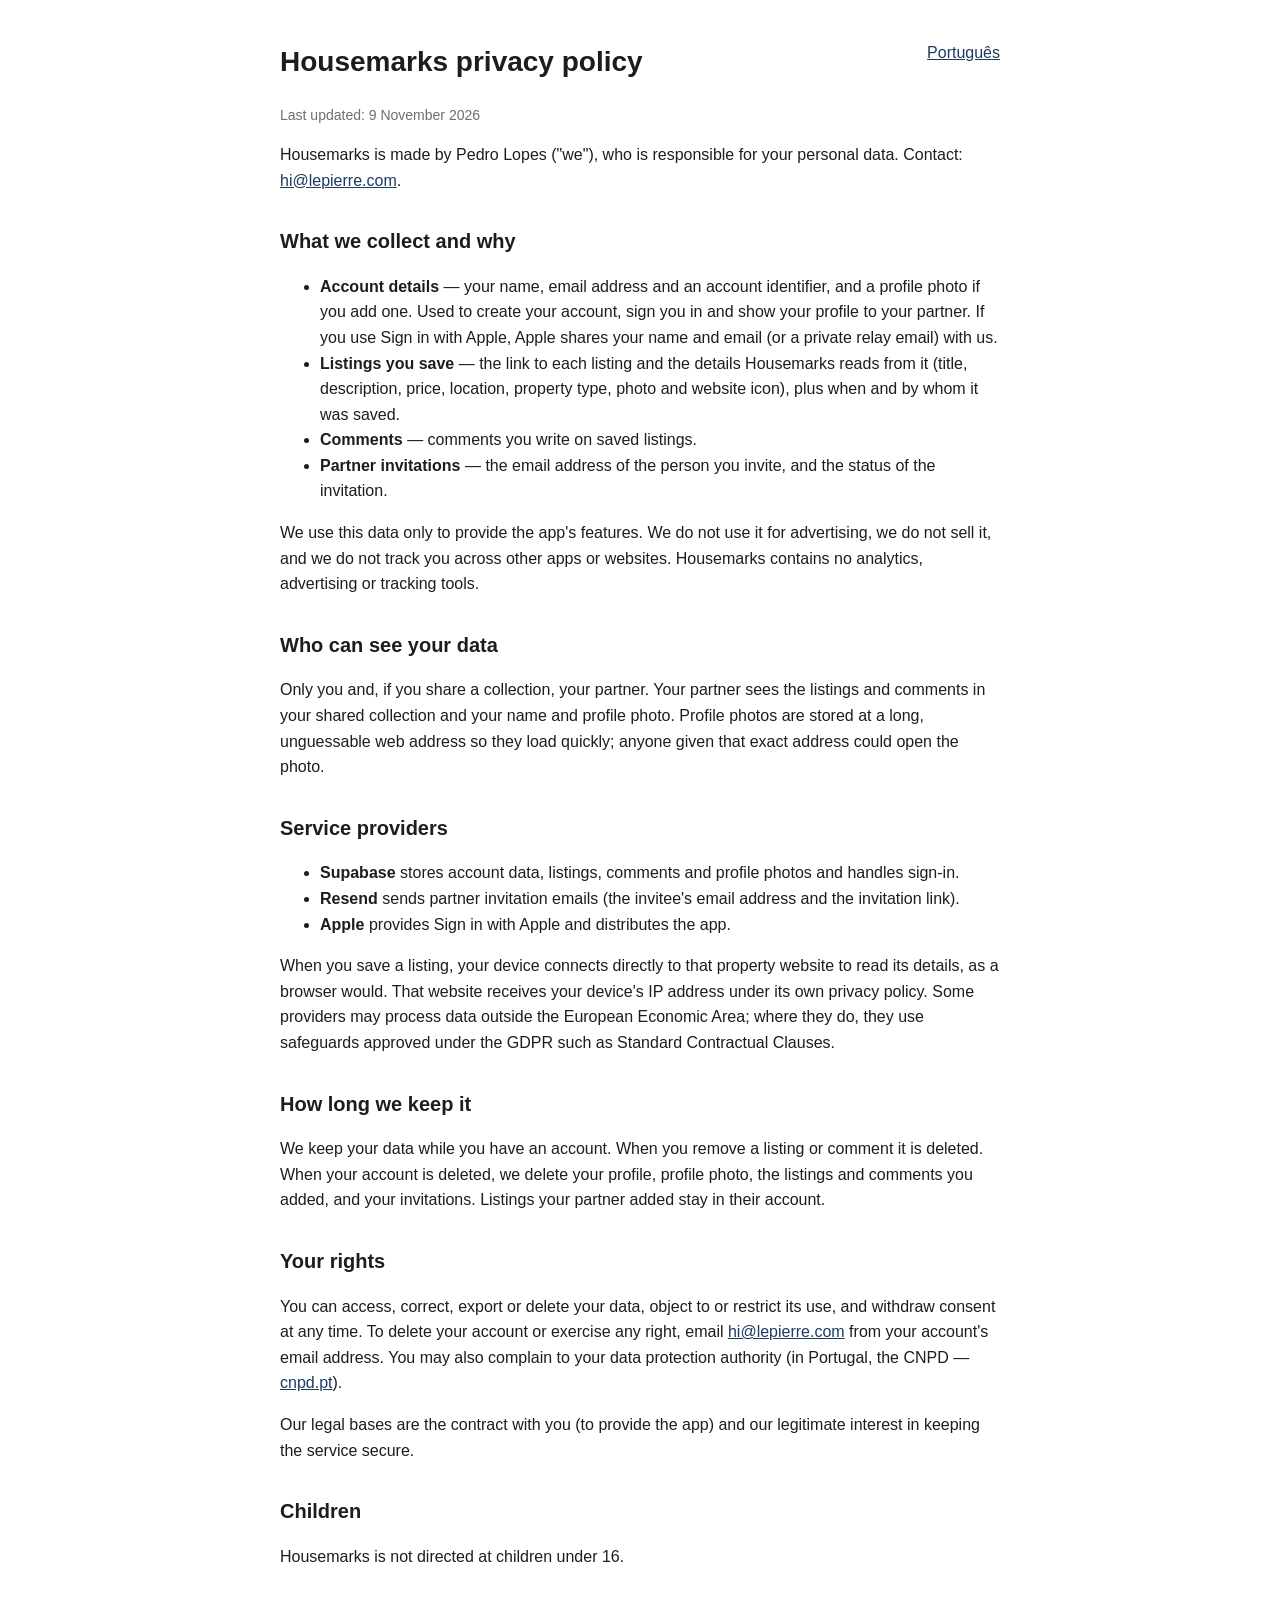
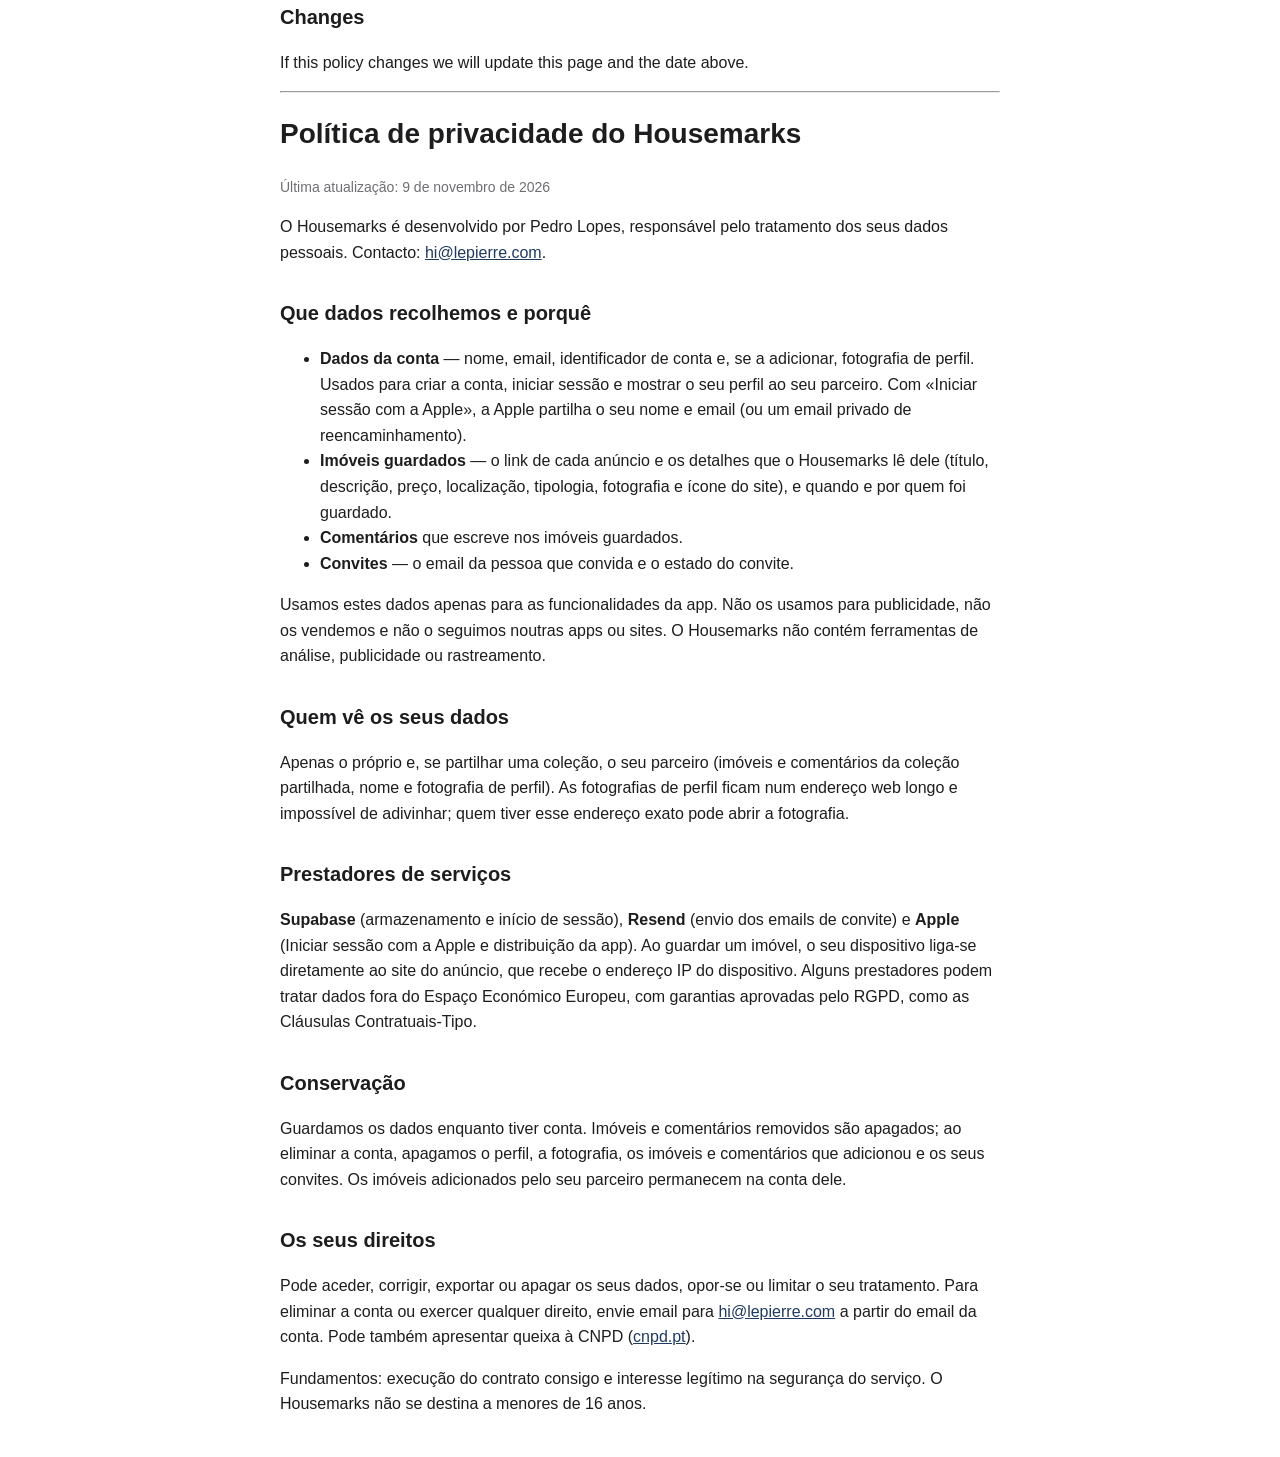
==== housemarks/privacy/index.html @ 8f2e9b0d "Housemarks privacy policy and support pages Co-authored-by: Copilot <223556219+Copilot@users.noreply" ====
<!doctype html><html lang="en"><meta charset="utf-8"><meta name="viewport" content="width=device-width,initial-scale=1">
<title>Housemarks — Privacy policy</title><link rel="stylesheet" href="/style.css">
<a class="lang" href="#pt">Português</a>
<h1>Housemarks privacy policy</h1>
<p class="muted">Last updated: 9 November 2026</p>

<p>Housemarks is made by Pedro Lopes ("we"), who is responsible for your personal data. Contact: <a href="mailto:hi@lepierre.com">hi@lepierre.com</a>.</p>

<h2>What we collect and why</h2>
<ul>
<li><strong>Account details</strong> — your name, email address and an account identifier, and a profile photo if you add one. Used to create your account, sign you in and show your profile to your partner. If you use Sign in with Apple, Apple shares your name and email (or a private relay email) with us.</li>
<li><strong>Listings you save</strong> — the link to each listing and the details Housemarks reads from it (title, description, price, location, property type, photo and website icon), plus when and by whom it was saved.</li>
<li><strong>Comments</strong> — comments you write on saved listings.</li>
<li><strong>Partner invitations</strong> — the email address of the person you invite, and the status of the invitation.</li>
</ul>
<p>We use this data only to provide the app's features. We do not use it for advertising, we do not sell it, and we do not track you across other apps or websites. Housemarks contains no analytics, advertising or tracking tools.</p>

<h2>Who can see your data</h2>
<p>Only you and, if you share a collection, your partner. Your partner sees the listings and comments in your shared collection and your name and profile photo. Profile photos are stored at a long, unguessable web address so they load quickly; anyone given that exact address could open the photo.</p>

<h2>Service providers</h2>
<ul>
<li><strong>Supabase</strong> stores account data, listings, comments and profile photos and handles sign-in.</li>
<li><strong>Resend</strong> sends partner invitation emails (the invitee's email address and the invitation link).</li>
<li><strong>Apple</strong> provides Sign in with Apple and distributes the app.</li>
</ul>
<p>When you save a listing, your device connects directly to that property website to read its details, as a browser would. That website receives your device's IP address under its own privacy policy. Some providers may process data outside the European Economic Area; where they do, they use safeguards approved under the GDPR such as Standard Contractual Clauses.</p>

<h2>How long we keep it</h2>
<p>We keep your data while you have an account. When you remove a listing or comment it is deleted. When your account is deleted, we delete your profile, profile photo, the listings and comments you added, and your invitations. Listings your partner added stay in their account.</p>

<h2>Your rights</h2>
<p>You can access, correct, export or delete your data, object to or restrict its use, and withdraw consent at any time. To delete your account or exercise any right, email <a href="mailto:hi@lepierre.com">hi@lepierre.com</a> from your account's email address. You may also complain to your data protection authority (in Portugal, the CNPD — <a href="https://www.cnpd.pt">cnpd.pt</a>).</p>
<p>Our legal bases are the contract with you (to provide the app) and our legitimate interest in keeping the service secure.</p>

<h2>Children</h2>
<p>Housemarks is not directed at children under 16.</p>

<h2>Changes</h2>
<p>If this policy changes we will update this page and the date above.</p>

<hr id="pt">
<div lang="pt-PT">
<h1>Política de privacidade do Housemarks</h1>
<p class="muted">Última atualização: 9 de novembro de 2026</p>
<p>O Housemarks é desenvolvido por Pedro Lopes, responsável pelo tratamento dos seus dados pessoais. Contacto: <a href="mailto:hi@lepierre.com">hi@lepierre.com</a>.</p>
<h2>Que dados recolhemos e porquê</h2>
<ul>
<li><strong>Dados da conta</strong> — nome, email, identificador de conta e, se a adicionar, fotografia de perfil. Usados para criar a conta, iniciar sessão e mostrar o seu perfil ao seu parceiro. Com «Iniciar sessão com a Apple», a Apple partilha o seu nome e email (ou um email privado de reencaminhamento).</li>
<li><strong>Imóveis guardados</strong> — o link de cada anúncio e os detalhes que o Housemarks lê dele (título, descrição, preço, localização, tipologia, fotografia e ícone do site), e quando e por quem foi guardado.</li>
<li><strong>Comentários</strong> que escreve nos imóveis guardados.</li>
<li><strong>Convites</strong> — o email da pessoa que convida e o estado do convite.</li>
</ul>
<p>Usamos estes dados apenas para as funcionalidades da app. Não os usamos para publicidade, não os vendemos e não o seguimos noutras apps ou sites. O Housemarks não contém ferramentas de análise, publicidade ou rastreamento.</p>
<h2>Quem vê os seus dados</h2>
<p>Apenas o próprio e, se partilhar uma coleção, o seu parceiro (imóveis e comentários da coleção partilhada, nome e fotografia de perfil). As fotografias de perfil ficam num endereço web longo e impossível de adivinhar; quem tiver esse endereço exato pode abrir a fotografia.</p>
<h2>Prestadores de serviços</h2>
<p><strong>Supabase</strong> (armazenamento e início de sessão), <strong>Resend</strong> (envio dos emails de convite) e <strong>Apple</strong> (Iniciar sessão com a Apple e distribuição da app). Ao guardar um imóvel, o seu dispositivo liga-se diretamente ao site do anúncio, que recebe o endereço IP do dispositivo. Alguns prestadores podem tratar dados fora do Espaço Económico Europeu, com garantias aprovadas pelo RGPD, como as Cláusulas Contratuais-Tipo.</p>
<h2>Conservação</h2>
<p>Guardamos os dados enquanto tiver conta. Imóveis e comentários removidos são apagados; ao eliminar a conta, apagamos o perfil, a fotografia, os imóveis e comentários que adicionou e os seus convites. Os imóveis adicionados pelo seu parceiro permanecem na conta dele.</p>
<h2>Os seus direitos</h2>
<p>Pode aceder, corrigir, exportar ou apagar os seus dados, opor-se ou limitar o seu tratamento. Para eliminar a conta ou exercer qualquer direito, envie email para <a href="mailto:hi@lepierre.com">hi@lepierre.com</a> a partir do email da conta. Pode também apresentar queixa à CNPD (<a href="https://www.cnpd.pt">cnpd.pt</a>).</p>
<p>Fundamentos: execução do contrato consigo e interesse legítimo na segurança do serviço. O Housemarks não se destina a menores de 16 anos.</p>
</div>
</html>
---- style.css ----
body{font:16px/1.6 -apple-system,BlinkMacSystemFont,"Segoe UI",sans-serif;max-width:720px;margin:40px auto;padding:0 20px;color:#1d1d1f}
h1{font-size:28px}h2{font-size:20px;margin-top:32px}a{color:#1F3A5F}
.lang{float:right}.muted{color:#6e6e73;font-size:14px}
@media (prefers-color-scheme:dark){body{background:#000;color:#f5f5f7}a{color:#8ab4f8}}
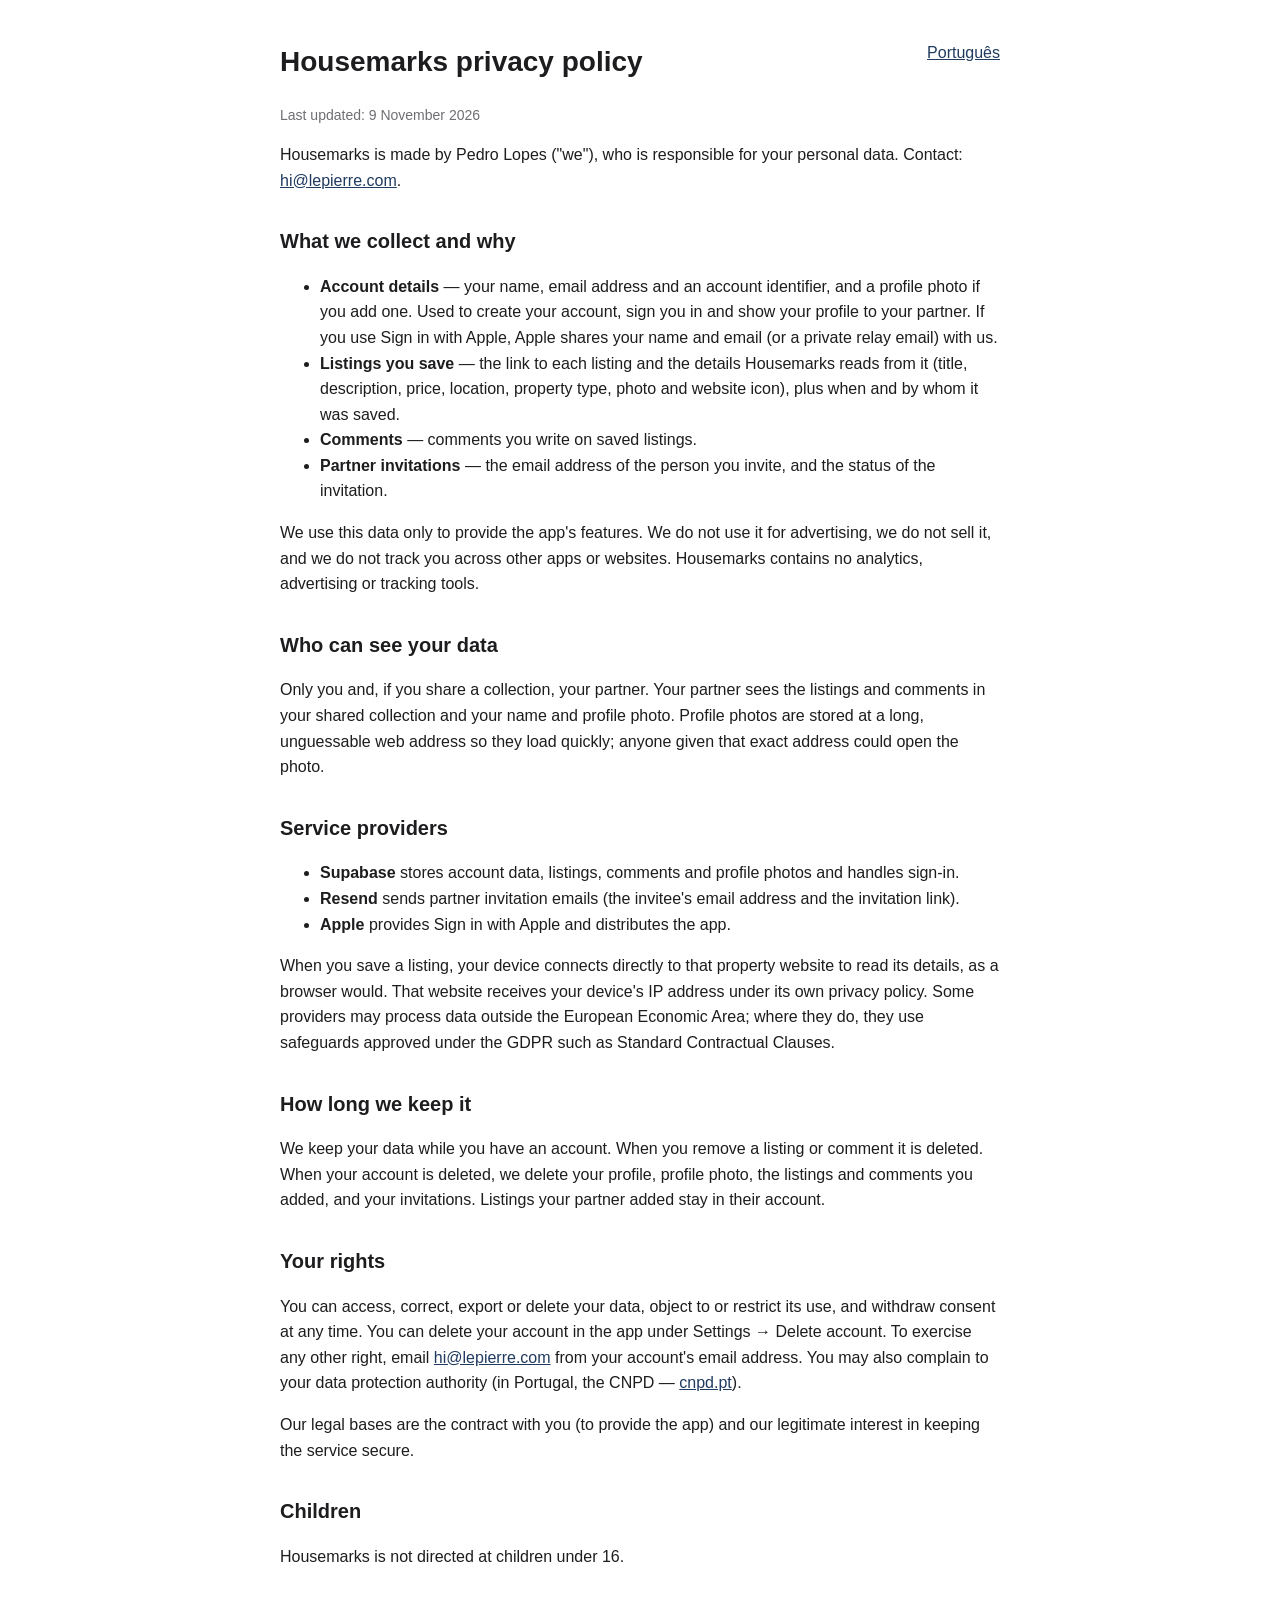
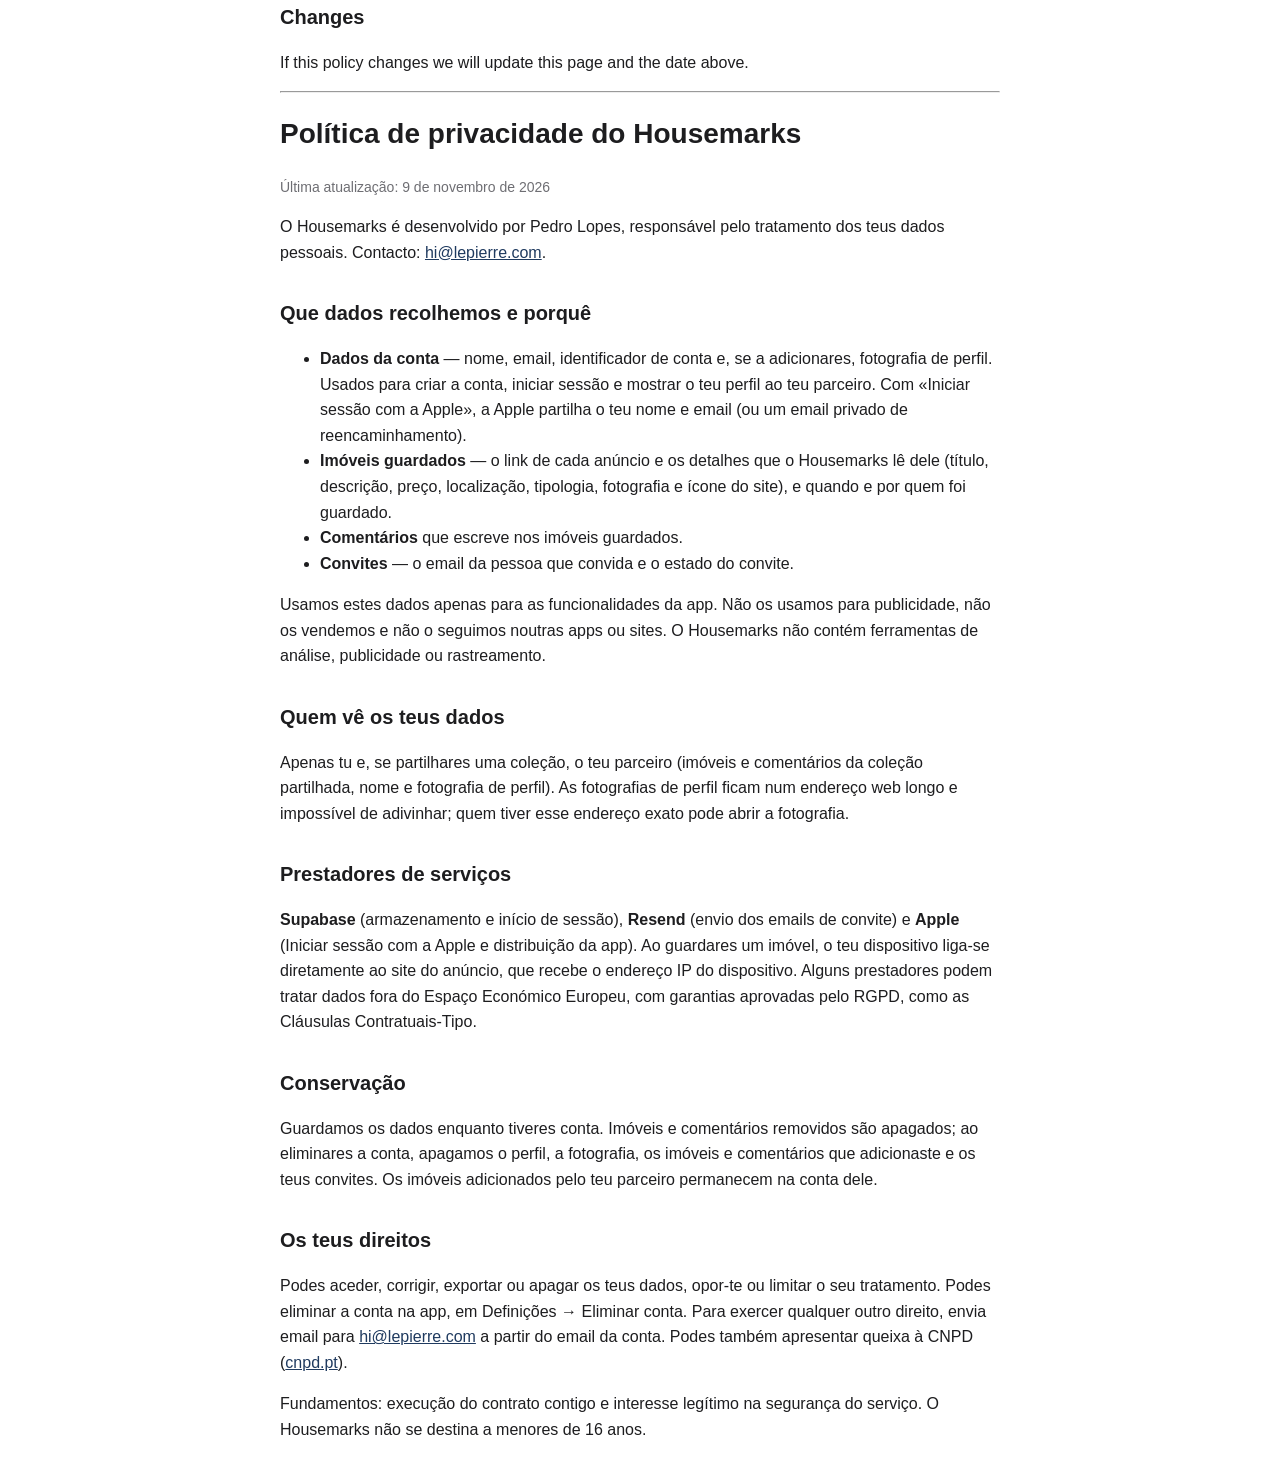
==== commit 5748fd46: "Informal Portuguese; in-app account deletion" ====
--- a/housemarks/privacy/index.html
+++ b/housemarks/privacy/index.html
@@ -30,7 +30,7 @@
 <p>We keep your data while you have an account. When you remove a listing or comment it is deleted. When your account is deleted, we delete your profile, profile photo, the listings and comments you added, and your invitations. Listings your partner added stay in their account.</p>
 
 <h2>Your rights</h2>
-<p>You can access, correct, export or delete your data, object to or restrict its use, and withdraw consent at any time. To delete your account or exercise any right, email <a href="mailto:hi@lepierre.com">hi@lepierre.com</a> from your account's email address. You may also complain to your data protection authority (in Portugal, the CNPD — <a href="https://www.cnpd.pt">cnpd.pt</a>).</p>
+<p>You can access, correct, export or delete your data, object to or restrict its use, and withdraw consent at any time. You can delete your account in the app under Settings → Delete account. To exercise any other right, email <a href="mailto:hi@lepierre.com">hi@lepierre.com</a> from your account's email address. You may also complain to your data protection authority (in Portugal, the CNPD — <a href="https://www.cnpd.pt">cnpd.pt</a>).</p>
 <p>Our legal bases are the contract with you (to provide the app) and our legitimate interest in keeping the service secure.</p>
 
 <h2>Children</h2>
@@ -43,23 +43,23 @@
 <div lang="pt-PT">
 <h1>Política de privacidade do Housemarks</h1>
 <p class="muted">Última atualização: 9 de novembro de 2026</p>
-<p>O Housemarks é desenvolvido por Pedro Lopes, responsável pelo tratamento dos seus dados pessoais. Contacto: <a href="mailto:hi@lepierre.com">hi@lepierre.com</a>.</p>
+<p>O Housemarks é desenvolvido por Pedro Lopes, responsável pelo tratamento dos teus dados pessoais. Contacto: <a href="mailto:hi@lepierre.com">hi@lepierre.com</a>.</p>
 <h2>Que dados recolhemos e porquê</h2>
 <ul>
-<li><strong>Dados da conta</strong> — nome, email, identificador de conta e, se a adicionar, fotografia de perfil. Usados para criar a conta, iniciar sessão e mostrar o seu perfil ao seu parceiro. Com «Iniciar sessão com a Apple», a Apple partilha o seu nome e email (ou um email privado de reencaminhamento).</li>
+<li><strong>Dados da conta</strong> — nome, email, identificador de conta e, se a adicionares, fotografia de perfil. Usados para criar a conta, iniciar sessão e mostrar o teu perfil ao teu parceiro. Com «Iniciar sessão com a Apple», a Apple partilha o teu nome e email (ou um email privado de reencaminhamento).</li>
 <li><strong>Imóveis guardados</strong> — o link de cada anúncio e os detalhes que o Housemarks lê dele (título, descrição, preço, localização, tipologia, fotografia e ícone do site), e quando e por quem foi guardado.</li>
 <li><strong>Comentários</strong> que escreve nos imóveis guardados.</li>
 <li><strong>Convites</strong> — o email da pessoa que convida e o estado do convite.</li>
 </ul>
 <p>Usamos estes dados apenas para as funcionalidades da app. Não os usamos para publicidade, não os vendemos e não o seguimos noutras apps ou sites. O Housemarks não contém ferramentas de análise, publicidade ou rastreamento.</p>
-<h2>Quem vê os seus dados</h2>
-<p>Apenas o próprio e, se partilhar uma coleção, o seu parceiro (imóveis e comentários da coleção partilhada, nome e fotografia de perfil). As fotografias de perfil ficam num endereço web longo e impossível de adivinhar; quem tiver esse endereço exato pode abrir a fotografia.</p>
+<h2>Quem vê os teus dados</h2>
+<p>Apenas tu e, se partilhares uma coleção, o teu parceiro (imóveis e comentários da coleção partilhada, nome e fotografia de perfil). As fotografias de perfil ficam num endereço web longo e impossível de adivinhar; quem tiver esse endereço exato pode abrir a fotografia.</p>
 <h2>Prestadores de serviços</h2>
-<p><strong>Supabase</strong> (armazenamento e início de sessão), <strong>Resend</strong> (envio dos emails de convite) e <strong>Apple</strong> (Iniciar sessão com a Apple e distribuição da app). Ao guardar um imóvel, o seu dispositivo liga-se diretamente ao site do anúncio, que recebe o endereço IP do dispositivo. Alguns prestadores podem tratar dados fora do Espaço Económico Europeu, com garantias aprovadas pelo RGPD, como as Cláusulas Contratuais-Tipo.</p>
+<p><strong>Supabase</strong> (armazenamento e início de sessão), <strong>Resend</strong> (envio dos emails de convite) e <strong>Apple</strong> (Iniciar sessão com a Apple e distribuição da app). Ao guardares um imóvel, o teu dispositivo liga-se diretamente ao site do anúncio, que recebe o endereço IP do dispositivo. Alguns prestadores podem tratar dados fora do Espaço Económico Europeu, com garantias aprovadas pelo RGPD, como as Cláusulas Contratuais-Tipo.</p>
 <h2>Conservação</h2>
-<p>Guardamos os dados enquanto tiver conta. Imóveis e comentários removidos são apagados; ao eliminar a conta, apagamos o perfil, a fotografia, os imóveis e comentários que adicionou e os seus convites. Os imóveis adicionados pelo seu parceiro permanecem na conta dele.</p>
-<h2>Os seus direitos</h2>
-<p>Pode aceder, corrigir, exportar ou apagar os seus dados, opor-se ou limitar o seu tratamento. Para eliminar a conta ou exercer qualquer direito, envie email para <a href="mailto:hi@lepierre.com">hi@lepierre.com</a> a partir do email da conta. Pode também apresentar queixa à CNPD (<a href="https://www.cnpd.pt">cnpd.pt</a>).</p>
-<p>Fundamentos: execução do contrato consigo e interesse legítimo na segurança do serviço. O Housemarks não se destina a menores de 16 anos.</p>
+<p>Guardamos os dados enquanto tiveres conta. Imóveis e comentários removidos são apagados; ao eliminares a conta, apagamos o perfil, a fotografia, os imóveis e comentários que adicionaste e os teus convites. Os imóveis adicionados pelo teu parceiro permanecem na conta dele.</p>
+<h2>Os teus direitos</h2>
+<p>Podes aceder, corrigir, exportar ou apagar os teus dados, opor-te ou limitar o seu tratamento. Podes eliminar a conta na app, em Definições → Eliminar conta. Para exercer qualquer outro direito, envia email para <a href="mailto:hi@lepierre.com">hi@lepierre.com</a> a partir do email da conta. Podes também apresentar queixa à CNPD (<a href="https://www.cnpd.pt">cnpd.pt</a>).</p>
+<p>Fundamentos: execução do contrato contigo e interesse legítimo na segurança do serviço. O Housemarks não se destina a menores de 16 anos.</p>
 </div>
 </html>
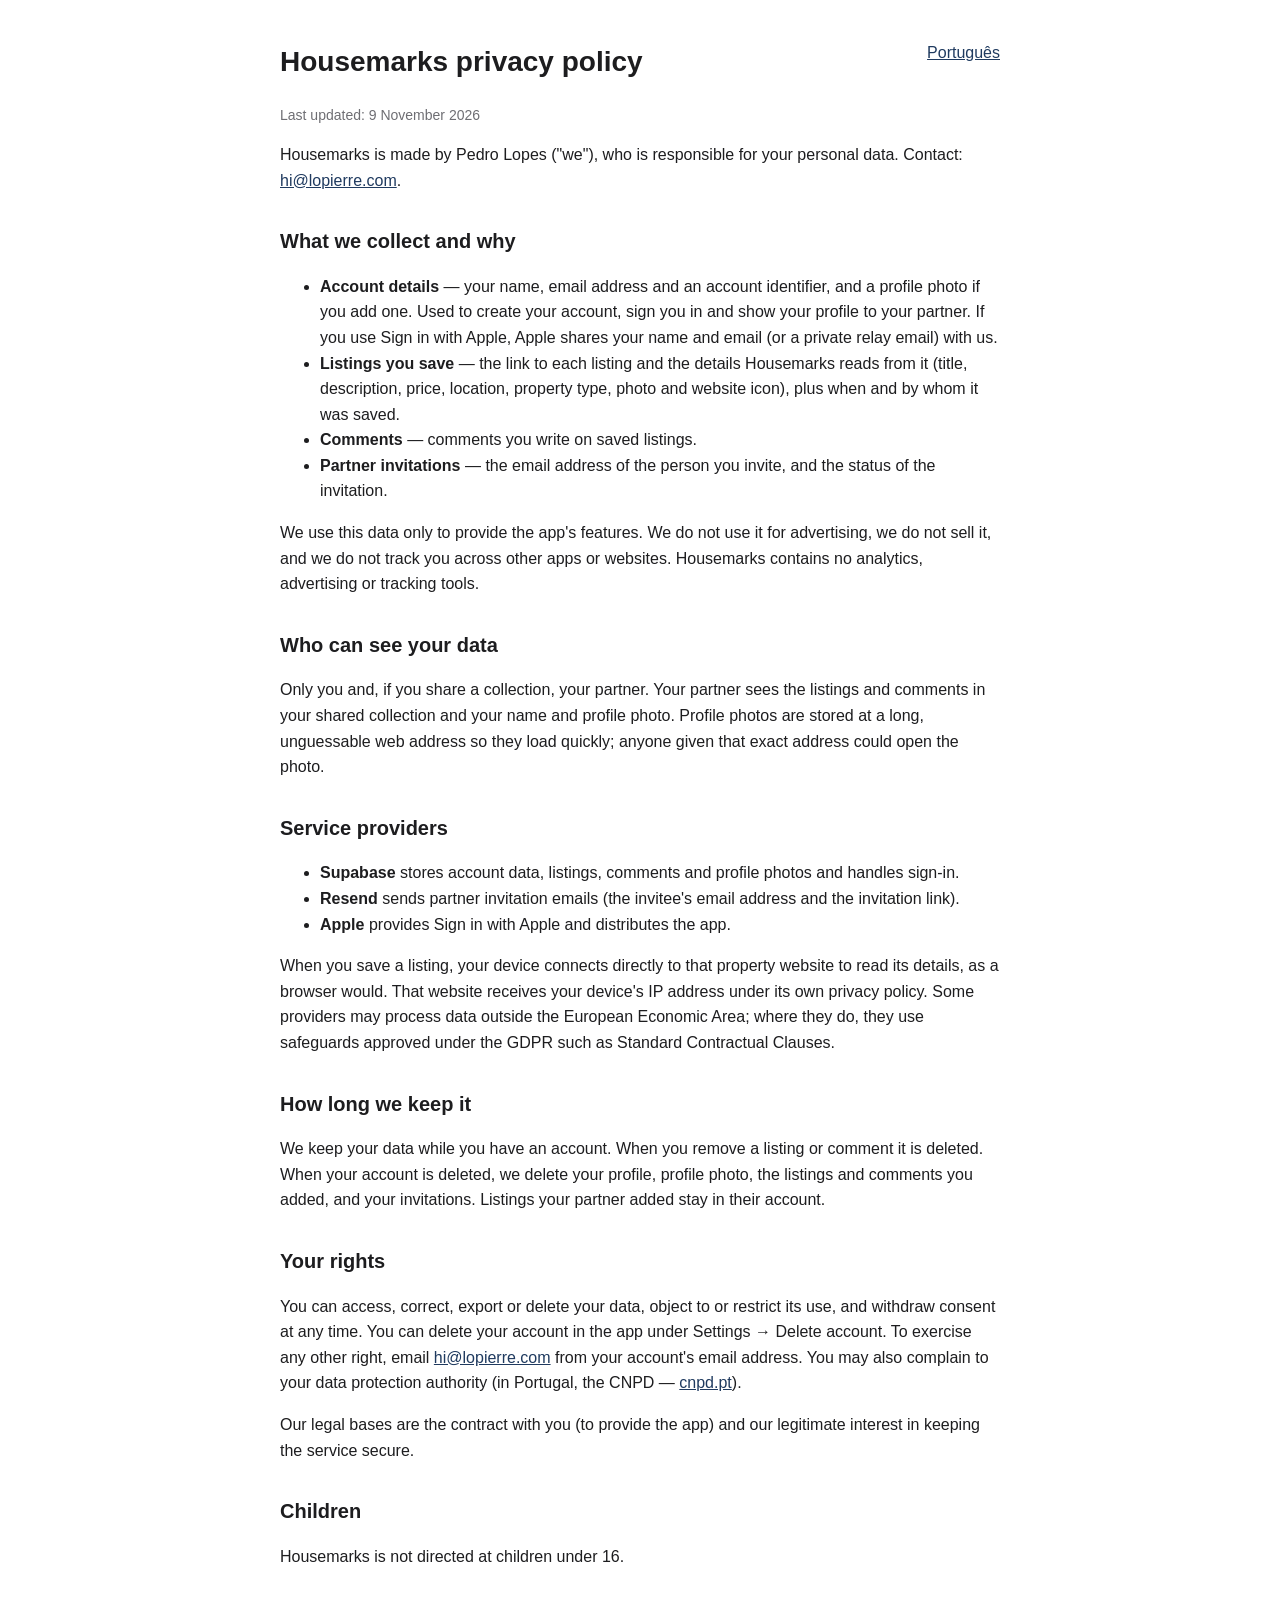
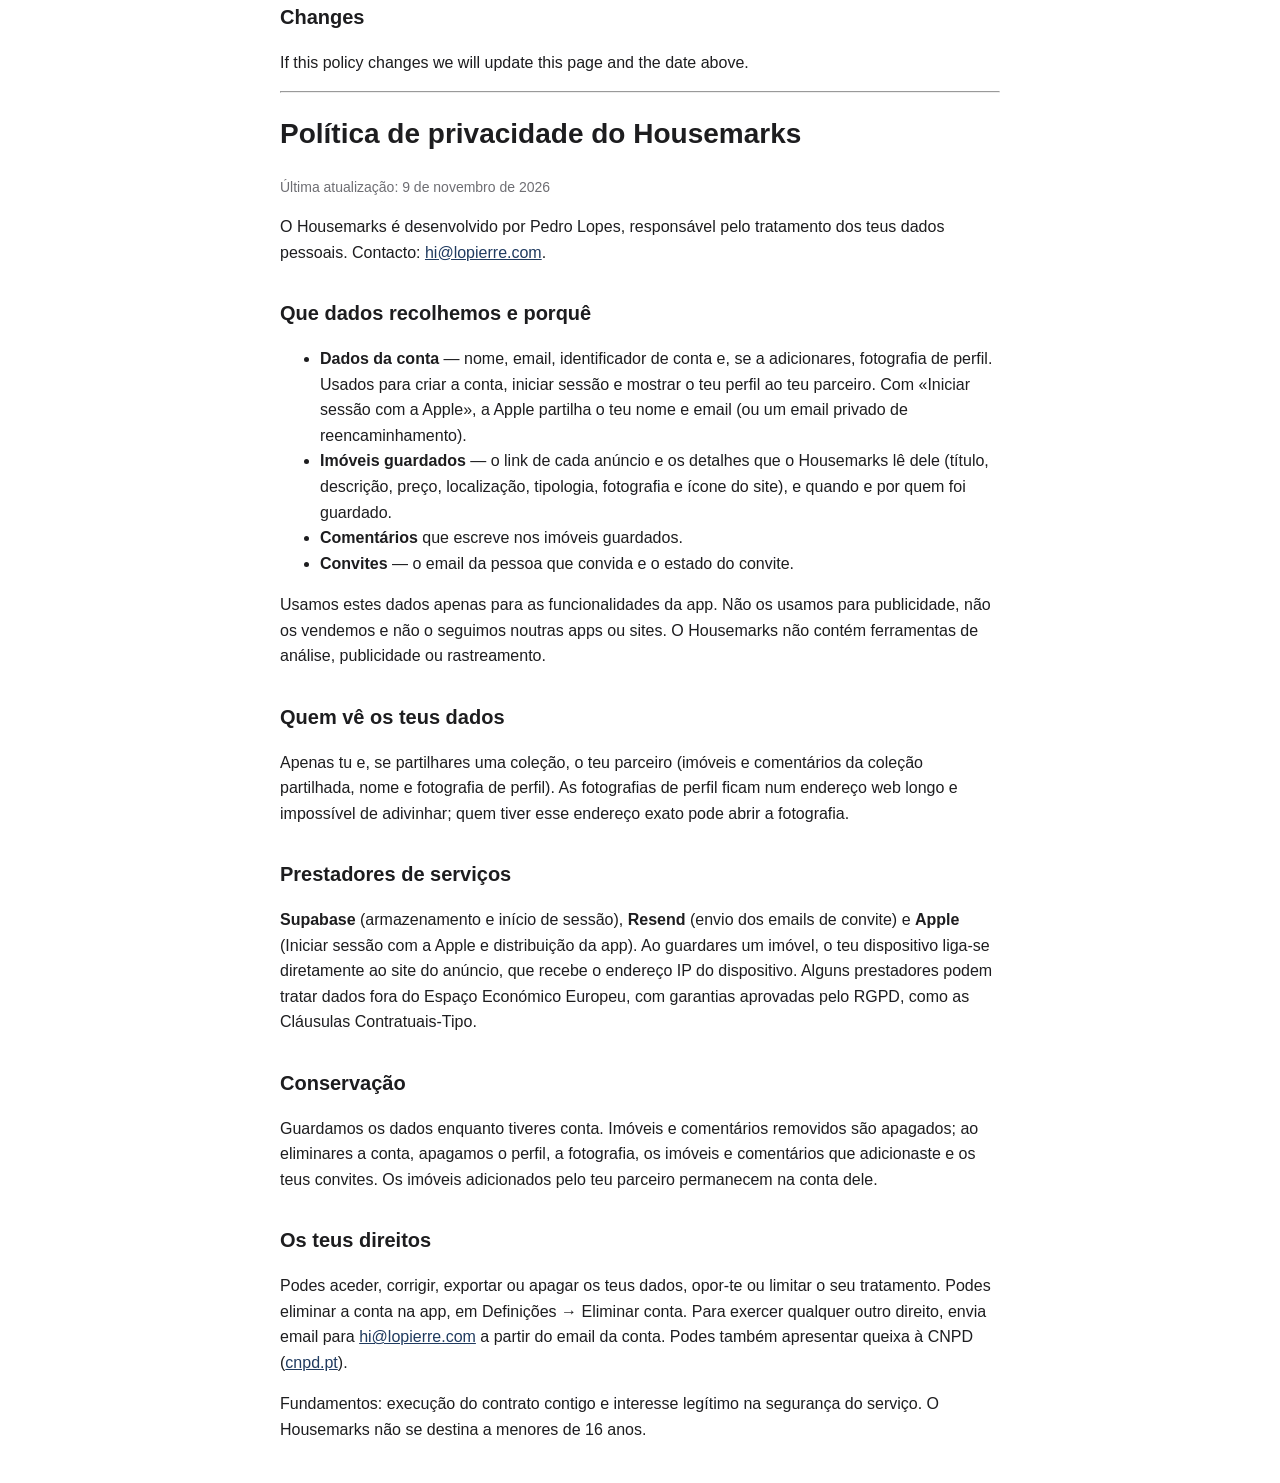
==== commit 51b94023: "Fix contact email domain (lopierre.com)" ====
--- a/housemarks/privacy/index.html
+++ b/housemarks/privacy/index.html
@@ -4,7 +4,7 @@
 <h1>Housemarks privacy policy</h1>
 <p class="muted">Last updated: 9 November 2026</p>
 
-<p>Housemarks is made by Pedro Lopes ("we"), who is responsible for your personal data. Contact: <a href="mailto:hi@lepierre.com">hi@lepierre.com</a>.</p>
+<p>Housemarks is made by Pedro Lopes ("we"), who is responsible for your personal data. Contact: <a href="mailto:hi@lopierre.com">hi@lopierre.com</a>.</p>
 
 <h2>What we collect and why</h2>
 <ul>
@@ -30,7 +30,7 @@
 <p>We keep your data while you have an account. When you remove a listing or comment it is deleted. When your account is deleted, we delete your profile, profile photo, the listings and comments you added, and your invitations. Listings your partner added stay in their account.</p>
 
 <h2>Your rights</h2>
-<p>You can access, correct, export or delete your data, object to or restrict its use, and withdraw consent at any time. You can delete your account in the app under Settings → Delete account. To exercise any other right, email <a href="mailto:hi@lepierre.com">hi@lepierre.com</a> from your account's email address. You may also complain to your data protection authority (in Portugal, the CNPD — <a href="https://www.cnpd.pt">cnpd.pt</a>).</p>
+<p>You can access, correct, export or delete your data, object to or restrict its use, and withdraw consent at any time. You can delete your account in the app under Settings → Delete account. To exercise any other right, email <a href="mailto:hi@lopierre.com">hi@lopierre.com</a> from your account's email address. You may also complain to your data protection authority (in Portugal, the CNPD — <a href="https://www.cnpd.pt">cnpd.pt</a>).</p>
 <p>Our legal bases are the contract with you (to provide the app) and our legitimate interest in keeping the service secure.</p>
 
 <h2>Children</h2>
@@ -43,7 +43,7 @@
 <div lang="pt-PT">
 <h1>Política de privacidade do Housemarks</h1>
 <p class="muted">Última atualização: 9 de novembro de 2026</p>
-<p>O Housemarks é desenvolvido por Pedro Lopes, responsável pelo tratamento dos teus dados pessoais. Contacto: <a href="mailto:hi@lepierre.com">hi@lepierre.com</a>.</p>
+<p>O Housemarks é desenvolvido por Pedro Lopes, responsável pelo tratamento dos teus dados pessoais. Contacto: <a href="mailto:hi@lopierre.com">hi@lopierre.com</a>.</p>
 <h2>Que dados recolhemos e porquê</h2>
 <ul>
 <li><strong>Dados da conta</strong> — nome, email, identificador de conta e, se a adicionares, fotografia de perfil. Usados para criar a conta, iniciar sessão e mostrar o teu perfil ao teu parceiro. Com «Iniciar sessão com a Apple», a Apple partilha o teu nome e email (ou um email privado de reencaminhamento).</li>
@@ -59,7 +59,7 @@
 <h2>Conservação</h2>
 <p>Guardamos os dados enquanto tiveres conta. Imóveis e comentários removidos são apagados; ao eliminares a conta, apagamos o perfil, a fotografia, os imóveis e comentários que adicionaste e os teus convites. Os imóveis adicionados pelo teu parceiro permanecem na conta dele.</p>
 <h2>Os teus direitos</h2>
-<p>Podes aceder, corrigir, exportar ou apagar os teus dados, opor-te ou limitar o seu tratamento. Podes eliminar a conta na app, em Definições → Eliminar conta. Para exercer qualquer outro direito, envia email para <a href="mailto:hi@lepierre.com">hi@lepierre.com</a> a partir do email da conta. Podes também apresentar queixa à CNPD (<a href="https://www.cnpd.pt">cnpd.pt</a>).</p>
+<p>Podes aceder, corrigir, exportar ou apagar os teus dados, opor-te ou limitar o seu tratamento. Podes eliminar a conta na app, em Definições → Eliminar conta. Para exercer qualquer outro direito, envia email para <a href="mailto:hi@lopierre.com">hi@lopierre.com</a> a partir do email da conta. Podes também apresentar queixa à CNPD (<a href="https://www.cnpd.pt">cnpd.pt</a>).</p>
 <p>Fundamentos: execução do contrato contigo e interesse legítimo na segurança do serviço. O Housemarks não se destina a menores de 16 anos.</p>
 </div>
 </html>
